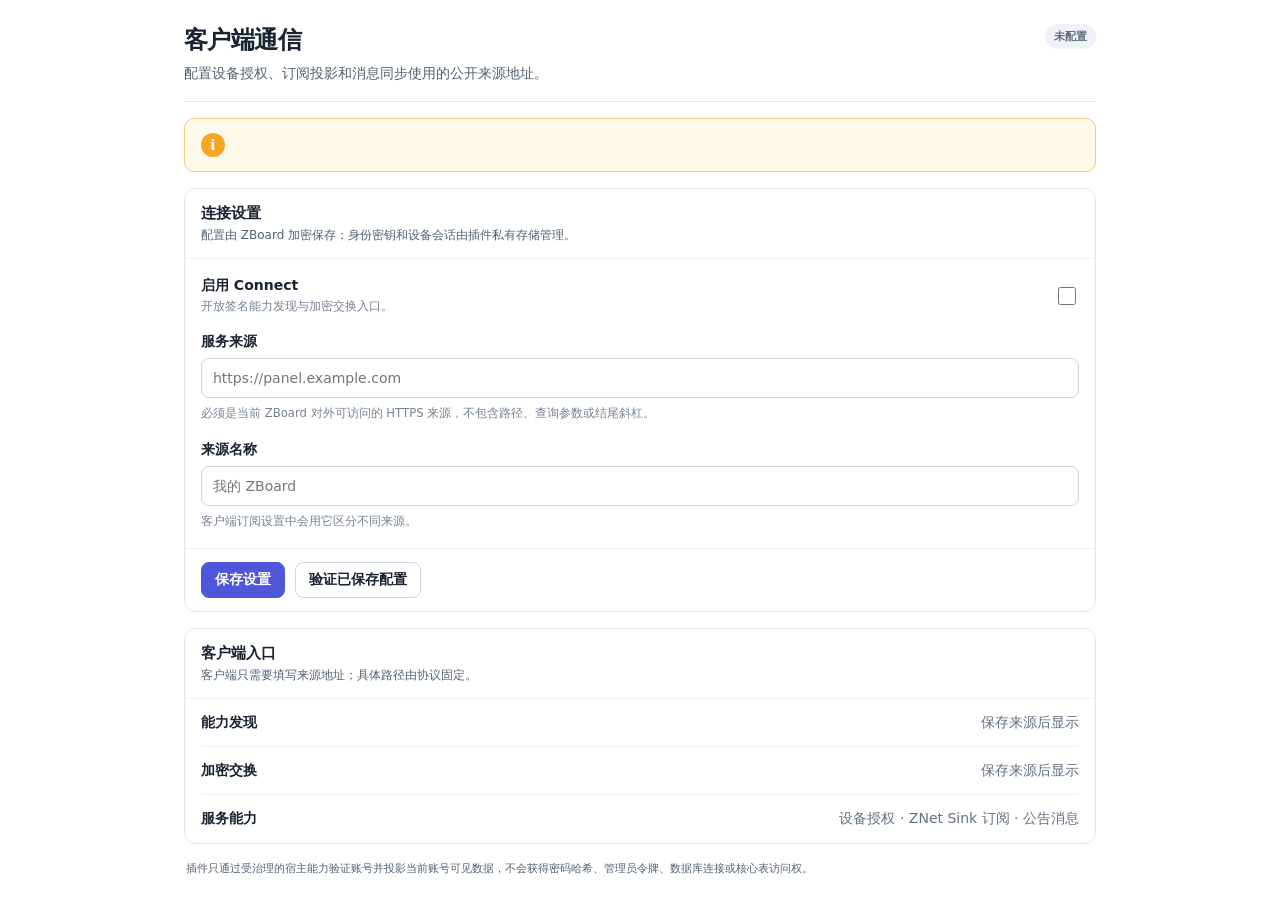
==== zboard/ui/admin/index.html @ b8d4c10c "feat: complete Connect provider and client adapters" ====
<!doctype html>
<html lang="zh-CN">
<head>
  <meta charset="utf-8">
  <meta name="viewport" content="width=device-width,initial-scale=1">
  <title>Connect 客户端通信</title>
  <link rel="stylesheet" href="../style.css">
</head>
<body>
  <main>
    <header class="page-heading compact">
      <div>
        <h1>客户端通信</h1>
        <p>配置设备授权、订阅投影和消息同步使用的公开来源地址。</p>
      </div>
      <span id="status" class="status-pill">未配置</span>
    </header>

    <section id="notice" class="notice" role="status" hidden>
      <div class="notice-mark" aria-hidden="true">i</div>
      <div><strong id="notice-title"></strong><p id="notice-detail"></p></div>
    </section>

    <form id="settings" class="panel form-panel">
      <header><h2>连接设置</h2><p>配置由 ZBoard 加密保存；身份密钥和设备会话由插件私有存储管理。</p></header>
      <div class="form-body">
        <label class="switch-row">
          <span><strong>启用 Connect</strong><small>开放签名能力发现与加密交换入口。</small></span>
          <input id="enabled" type="checkbox">
        </label>
        <label class="field">
          <span>服务来源</span>
          <input id="provider-id" type="url" inputmode="url" autocomplete="off" spellcheck="false" placeholder="https://panel.example.com" required>
          <small>必须是当前 ZBoard 对外可访问的 HTTPS 来源，不包含路径、查询参数或结尾斜杠。</small>
        </label>
        <label class="field">
          <span>来源名称</span>
          <input id="display-name" type="text" maxlength="80" autocomplete="off" placeholder="我的 ZBoard">
          <small>客户端订阅设置中会用它区分不同来源。</small>
        </label>
      </div>
      <footer class="form-actions">
        <button id="save" class="primary" type="submit">保存设置</button>
        <button id="test" type="button">验证已保存配置</button>
        <span id="progress" aria-live="polite"></span>
      </footer>
    </form>

    <section class="panel">
      <header><h2>客户端入口</h2><p>客户端只需要填写来源地址；具体路径由协议固定。</p></header>
      <dl class="status-list">
        <div><dt>能力发现</dt><dd id="capabilities-url">保存来源后显示</dd></div>
        <div><dt>加密交换</dt><dd id="exchange-url">保存来源后显示</dd></div>
        <div><dt>服务能力</dt><dd>设备授权 · ZNet Sink 订阅 · 公告消息</dd></div>
      </dl>
    </section>

    <p class="footnote">插件只通过受治理的宿主能力验证账号并投影当前账号可见数据，不会获得密码哈希、管理员令牌、数据库连接或核心表访问权。</p>
  </main>
  <script>
    (() => {
      const token = new URLSearchParams(location.hash.slice(1)).get('bridge_token');
      let next = 1;
      let revision = 0;
      const pending = new Map();
      const $ = id => document.getElementById(id);

      addEventListener('message', event => {
        const value = event.data;
        if (event.source !== parent || !value || value.source !== 'zboard-plugin-host' || value.bridge_token !== token) return;
        const item = pending.get(value.request_id);
        if (!item) return;
        pending.delete(value.request_id);
        value.ok ? item.resolve(value.result) : item.reject(new Error(value.error || '宿主拒绝请求'));
      });

      function call(type, payload = {}) {
        return new Promise((resolve, reject) => {
          const request_id = `connect-${next++}`;
          pending.set(request_id, {resolve, reject});
          parent.postMessage({source:'zboard-plugin-ui', bridge_token:token, request_id, type, ...payload}, '*');
        });
      }

      function setBusy(busy, text = '') {
        $('save').disabled = busy;
        $('test').disabled = busy;
        $('progress').textContent = text;
      }

      function showNotice(title, detail, error = false) {
        $('notice').hidden = false;
        $('notice').classList.toggle('error', error);
        $('notice-title').textContent = title;
        $('notice-detail').textContent = detail;
        resize();
      }

      function renderEndpoint() {
        const origin = $('provider-id').value.trim().replace(/\/$/, '');
        $('capabilities-url').textContent = origin ? `${origin}/.well-known/zerodenet-connect/v1/capabilities` : '保存来源后显示';
        $('exchange-url').textContent = origin ? `${origin}/.well-known/zerodenet-connect/v1/exchange` : '保存来源后显示';
      }

      function resize() {
        parent.postMessage({source:'zboard-plugin-ui', bridge_token:token, type:'ui.resize', height:document.documentElement.scrollHeight}, '*');
      }

      $('provider-id').addEventListener('input', renderEndpoint);
      $('settings').addEventListener('submit', async event => {
        event.preventDefault();
        setBusy(true, '正在保存…');
        const config = {
          enabled: $('enabled').checked,
          provider_id: $('provider-id').value.trim().replace(/\/$/, ''),
          display_name: $('display-name').value.trim() || 'ZBoard'
        };
        try {
          const result = await call('config.save', {revision, config});
          revision = result.revision;
          $('status').textContent = config.enabled ? '已启用' : '已停用';
          $('status').className = `status-pill ${config.enabled ? 'success' : ''}`;
          showNotice('设置已保存', config.enabled ? '客户端现在可以通过能力发现入口建立受保护连接。' : 'Connect 已停用，公开入口会返回通信未启用。');
        } catch (error) {
          showNotice('保存失败', '设置可能已被其他管理员更新，请重新打开页面后再试。', true);
        } finally {
          setBusy(false);
        }
      });

      $('test').addEventListener('click', async () => {
        setBusy(true, '正在验证…');
        try {
          await call('config.test');
          showNotice('配置有效', '插件运行时已接受当前保存的配置。');
        } catch (error) {
          showNotice('验证失败', '请检查 HTTPS 来源地址并先保存设置。', true);
        } finally {
          setBusy(false);
        }
      });

      Promise.all([call('context.load'), call('config.load')]).then(([, view]) => {
        revision = view.revision || 0;
        const config = view.config || {};
        $('enabled').checked = config.enabled === true;
        $('provider-id').value = typeof config.provider_id === 'string' ? config.provider_id : '';
        $('display-name').value = typeof config.display_name === 'string' ? config.display_name : 'ZBoard';
        $('status').textContent = !view.configured ? '未配置' : config.enabled ? '已启用' : '已停用';
        $('status').className = `status-pill ${config.enabled ? 'success' : ''}`;
        renderEndpoint();
        parent.postMessage({source:'zboard-plugin-ui', bridge_token:token, request_id:`ready-${next++}`, type:'plugin.ready'}, '*');
        resize();
      }).catch(() => showNotice('无法读取配置', '扩展会话可能已经失效，请重新加载页面。', true));
    })();
  </script>
</body>
</html>
---- zboard/ui/style.css ----
:root {
  color-scheme: light dark;
  font-family: Inter, ui-sans-serif, system-ui, -apple-system, BlinkMacSystemFont, "Segoe UI", sans-serif;
  background: transparent;
  color: #182230;
}

* { box-sizing: border-box; }

body {
  margin: 0;
  background: transparent;
  font-size: 14px;
}

main {
  width: min(960px, 100%);
  margin: 0 auto;
  padding: 24px;
  display: grid;
  gap: 16px;
}

h1, h2, p { margin: 0; }
h1 { margin-top: 3px; font-size: 24px; letter-spacing: -.025em; }
h2 { font-size: 15px; }

p {
  color: #526171;
  line-height: 1.65;
}

.page-heading {
  display: flex;
  align-items: flex-start;
  justify-content: space-between;
  gap: 20px;
  padding-bottom: 16px;
  border-bottom: 1px solid #e3e8ef;
}

.page-heading > div > p:last-child { margin-top: 6px; }
.page-heading.compact h1 { margin-top: 0; }
.eyebrow { color: #6366f1; font-size: 11px; font-weight: 750; letter-spacing: .1em; }
.status-pill { flex: 0 0 auto; padding: 5px 9px; border-radius: 999px; font-size: 11px; font-weight: 700; }
.status-pill { background: #eef1f5; color: #5e6b7a; }
.status-pill.warning { background: #fff4d6; color: #9a5b00; }
.status-pill.success { background: #e7f7ee; color: #16834a; }

.notice {
  display: grid;
  grid-template-columns: 28px minmax(0, 1fr);
  gap: 12px;
  padding: 14px 16px;
  border: 1px solid #efcd83;
  border-radius: 10px;
  background: #fff9e9;
}

.notice-mark { display: grid; place-items: center; width: 24px; height: 24px; border-radius: 50%; background: #f5a623; color: white; font-weight: 800; }
.notice strong { display: block; margin-bottom: 3px; }
.notice.error { background: #fff1f1; border-color: #efb2b2; }
.notice.error .notice-mark { background: #d14343; }

.panel {
  overflow: hidden;
  border: 1px solid #e1e6ed;
  border-radius: 12px;
  background: #fff;
}
.panel > header { padding: 15px 16px 12px; border-bottom: 1px solid #edf0f4; }
.panel > header p { margin-top: 3px; font-size: 12px; }

.status-list { margin: 0; padding: 0 16px; }
.status-list > div {
  display: flex;
  align-items: center;
  justify-content: space-between;
  gap: 24px;
  min-height: 48px;
  border-bottom: 1px solid #edf0f4;
}
.status-list > div:last-child { border-bottom: 0; }

dt { font-weight: 650; }
dd { margin: 0; color: #637182; text-align: right; overflow-wrap: anywhere; }
.state { display: inline-flex; align-items: center; gap: 6px; font-size: 12px; font-weight: 650; }
.state::before { content: ''; width: 7px; height: 7px; border-radius: 50%; background: currentColor; }
.state.ready { color: #16834a; }
.state.waiting { color: #9a6a16; }

.capability-grid { display: grid; grid-template-columns: repeat(3, minmax(0, 1fr)); }
.capability-grid article { min-width: 0; padding: 16px; }
.capability-grid article + article { border-left: 1px solid #edf0f4; }
.capability-grid strong { display: block; margin-bottom: 5px; }
.capability-grid p { font-size: 12px; }
.footnote { padding-inline: 2px; font-size: 11px; }

.form-body { display: grid; gap: 18px; padding: 18px 16px; }
.field { display: grid; gap: 7px; }
.field > span, .switch-row strong { font-weight: 650; }
.field small, .switch-row small { color: #758293; line-height: 1.5; }
.switch-row { display: flex; justify-content: space-between; align-items: center; gap: 24px; }
.switch-row > span { display: grid; gap: 3px; }
input[type="text"], input[type="url"] {
  width: 100%;
  min-height: 40px;
  padding: 8px 11px;
  border: 1px solid #cfd6df;
  border-radius: 8px;
  background: #fff;
  color: inherit;
  font: inherit;
  outline: none;
}
input[type="text"]:focus, input[type="url"]:focus { border-color: #6d72e8; box-shadow: 0 0 0 3px rgba(99,102,241,.12); }
input[type="checkbox"] { width: 18px; height: 18px; accent-color: #4f56d9; }
.form-actions { display: flex; align-items: center; gap: 10px; padding: 13px 16px; border-top: 1px solid #edf0f4; }
button {
  min-height: 36px;
  padding: 7px 13px;
  border: 1px solid #cfd6df;
  border-radius: 8px;
  background: #fff;
  color: inherit;
  font: inherit;
  font-weight: 650;
  cursor: pointer;
}
button.primary { border-color: #4f56d9; background: #4f56d9; color: #fff; }
button:disabled { cursor: wait; opacity: .6; }
#progress { color: #758293; font-size: 12px; }
.device-list { display: grid; }
.device-row { display: flex; align-items: center; justify-content: space-between; gap: 20px; padding: 15px 16px; }
.device-row + .device-row { border-top: 1px solid #edf0f4; }
.device-row p { margin-top: 4px; font-size: 12px; }
.device-row small { display: block; margin-top: 3px; color: #758293; overflow-wrap: anywhere; }
.empty { padding: 22px 16px; text-align: center; }

@media (max-width: 680px) {
  main { padding: 16px; }
  .page-heading { align-items: flex-start; }
  .capability-grid { grid-template-columns: 1fr; }
  .capability-grid article + article { border-left: 0; border-top: 1px solid #edf0f4; }
  .status-list > div { align-items: flex-start; flex-direction: column; gap: 4px; padding-block: 11px; }
  dd { text-align: left; }
  .form-actions { align-items: stretch; flex-direction: column; }
  .device-row { align-items: stretch; flex-direction: column; }
}

@media (prefers-color-scheme: dark) {
  :root { color: #edf2f7; }
  p, dd { color: #aeb9c6; }
  .page-heading, .panel, .panel > header, .status-list > div, .capability-grid article + article { border-color: #303b49; }
  .panel { background: #171d26; }
  .notice { background: #2d2719; border-color: #715a28; }
  .notice.error { background: #321f22; border-color: #744148; }
  .status-pill.warning { background: #332a18; color: #e9bd60; }
  .status-pill { background: #252d38; color: #b9c3cf; }
  .status-pill.success { background: #193527; color: #69d293; }
  input[type="text"], input[type="url"], button { background: #171d26; border-color: #3a4655; }
  button.primary { background: #6970e8; border-color: #6970e8; color: #fff; }
  .form-actions { border-color: #303b49; }
  .device-row + .device-row { border-color: #303b49; }
}
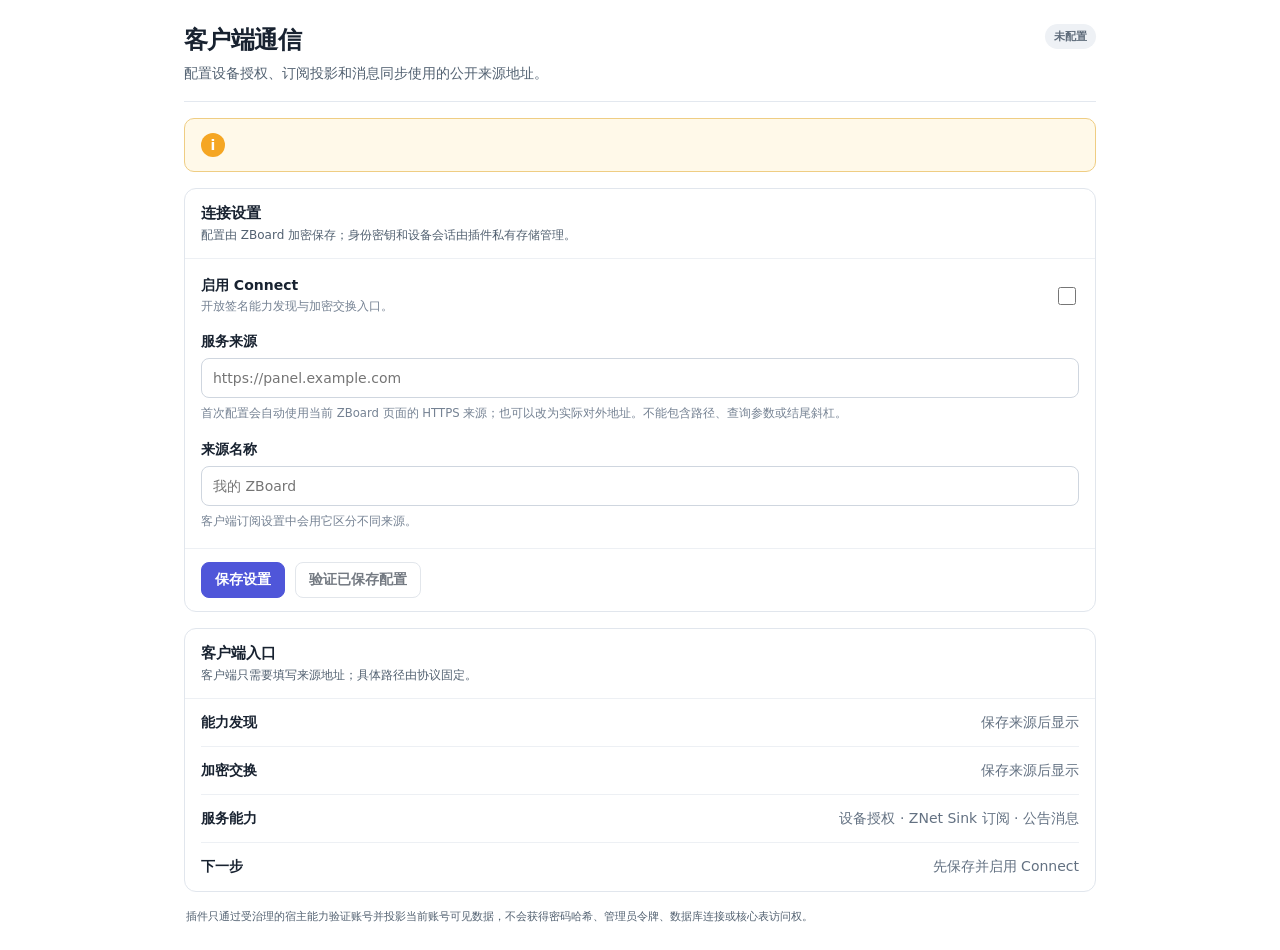
==== commit 10ee2f21: "fix(zboard): confirm persisted Connect settings" ====
--- a/zboard/ui/admin/index.html
+++ b/zboard/ui/admin/index.html
@@ -31,7 +31,7 @@
         <label class="field">
           <span>服务来源</span>
           <input id="provider-id" type="url" inputmode="url" autocomplete="off" spellcheck="false" placeholder="https://panel.example.com" required>
-          <small>必须是当前 ZBoard 对外可访问的 HTTPS 来源，不包含路径、查询参数或结尾斜杠。</small>
+          <small>首次配置会自动使用当前 ZBoard 页面的 HTTPS 来源；也可以改为实际对外地址。不能包含路径、查询参数或结尾斜杠。</small>
         </label>
         <label class="field">
           <span>来源名称</span>
@@ -41,7 +41,7 @@
       </div>
       <footer class="form-actions">
         <button id="save" class="primary" type="submit">保存设置</button>
-        <button id="test" type="button">验证已保存配置</button>
+        <button id="test" type="button" disabled>验证已保存配置</button>
         <span id="progress" aria-live="polite"></span>
       </footer>
     </form>
@@ -52,6 +52,7 @@
         <div><dt>能力发现</dt><dd id="capabilities-url">保存来源后显示</dd></div>
         <div><dt>加密交换</dt><dd id="exchange-url">保存来源后显示</dd></div>
         <div><dt>服务能力</dt><dd>设备授权 · ZNet Sink 订阅 · 公告消息</dd></div>
+        <div><dt>下一步</dt><dd id="next-step">先保存并启用 Connect</dd></div>
       </dl>
     </section>
 
@@ -62,6 +63,9 @@
       const token = new URLSearchParams(location.hash.slice(1)).get('bridge_token');
       let next = 1;
       let revision = 0;
+      let configured = false;
+      let busy = false;
+      let dirty = false;
       const pending = new Map();
       const $ = id => document.getElementById(id);
 
@@ -82,10 +86,16 @@
         });
       }
 
-      function setBusy(busy, text = '') {
+      function setBusy(nextBusy, text = '') {
+        updateActions(nextBusy);
+        window.requestAnimationFrame(resize);
+        $('progress').textContent = text;
+      }
+
+      function updateActions(nextBusy = busy) {
+        busy = nextBusy;
         $('save').disabled = busy;
-        $('test').disabled = busy;
-        $('progress').textContent = text;
+        $('test').disabled = busy || !configured || dirty;
       }
 
       function showNotice(title, detail, error = false) {
@@ -102,56 +112,133 @@
         $('exchange-url').textContent = origin ? `${origin}/.well-known/zerodenet-connect/v1/exchange` : '保存来源后显示';
       }
 
+      function normalizedOrigin(value) {
+        let url;
+        try {
+          url = new URL(value);
+        } catch {
+          throw new Error('服务来源必须是完整的 HTTPS 地址。');
+        }
+        if (url.protocol !== 'https:') throw new Error('服务来源必须使用 HTTPS。');
+        if (url.username || url.password || (url.pathname && url.pathname !== '/') || url.search || url.hash) {
+          throw new Error('服务来源只能填写站点来源，不能包含账号、路径、查询参数或锚点。');
+        }
+        return url.origin;
+      }
+
+      function currentSiteOrigin(context) {
+        const candidates = [context && context.site_url, location.href];
+        for (const candidate of candidates) {
+          if (typeof candidate !== 'string' || !candidate) continue;
+          try {
+            const origin = new URL(candidate).origin;
+            if (origin.startsWith('https://')) return origin;
+          } catch {}
+        }
+        return '';
+      }
+
+      function configFromForm() {
+        return {
+          enabled: $('enabled').checked,
+          provider_id: normalizedOrigin($('provider-id').value.trim()),
+          display_name: $('display-name').value.trim() || 'ZBoard'
+        };
+      }
+
+      function sameConfig(left, right) {
+        return left.enabled === right.enabled &&
+          left.provider_id === right.provider_id &&
+          left.display_name === right.display_name;
+      }
+
+      function applyView(view, context = {}) {
+        revision = view.revision || 0;
+        configured = view.configured === true;
+        const config = view.config || {};
+        $('enabled').checked = configured && config.enabled === true;
+        $('provider-id').value = configured && typeof config.provider_id === 'string'
+          ? config.provider_id
+          : currentSiteOrigin(context);
+        $('display-name').value = configured && typeof config.display_name === 'string'
+          ? config.display_name
+          : 'ZBoard';
+        dirty = false;
+        $('status').textContent = !configured ? '未配置' : config.enabled ? '已启用' : '已停用';
+        $('status').className = `status-pill ${configured && config.enabled ? 'success' : ''}`;
+        $('next-step').textContent = configured && config.enabled
+          ? `在 ZNet Sink 的 Connect 管理页添加来源：${config.provider_id}`
+          : configured
+            ? '当前配置已保存；启用 Connect 后客户端才可连接'
+            : '确认来源地址，启用 Connect 并保存';
+        renderEndpoint();
+        updateActions(false);
+      }
+
+      function markDirty() {
+        if (busy) return;
+        dirty = true;
+        $('status').textContent = '有未保存更改';
+        $('status').className = 'status-pill warning';
+        $('next-step').textContent = '保存当前更改后再到客户端添加来源';
+        updateActions(false);
+      }
+
       function resize() {
         parent.postMessage({source:'zboard-plugin-ui', bridge_token:token, type:'ui.resize', height:document.documentElement.scrollHeight}, '*');
       }
 
-      $('provider-id').addEventListener('input', renderEndpoint);
+      $('provider-id').addEventListener('input', () => { renderEndpoint(); markDirty(); });
+      $('display-name').addEventListener('input', markDirty);
+      $('enabled').addEventListener('change', markDirty);
       $('settings').addEventListener('submit', async event => {
         event.preventDefault();
         setBusy(true, '正在保存…');
-        const config = {
-          enabled: $('enabled').checked,
-          provider_id: $('provider-id').value.trim().replace(/\/$/, ''),
-          display_name: $('display-name').value.trim() || 'ZBoard'
-        };
         try {
-          const result = await call('config.save', {revision, config});
-          revision = result.revision;
-          $('status').textContent = config.enabled ? '已启用' : '已停用';
-          $('status').className = `status-pill ${config.enabled ? 'success' : ''}`;
-          showNotice('设置已保存', config.enabled ? '客户端现在可以通过能力发现入口建立受保护连接。' : 'Connect 已停用，公开入口会返回通信未启用。');
+          const config = configFromForm();
+          const saved = await call('config.save', {revision, config});
+          const view = await call('config.load');
+          const persisted = view.config || {};
+          if (!view.configured || view.revision !== saved.revision || !sameConfig(config, persisted)) {
+            throw new Error('宿主没有返回刚刚保存的配置；为避免显示错误状态，本页未将操作标记为成功。');
+          }
+          applyView(view);
+          showNotice(
+            config.enabled ? '设置已保存并启用' : '设置已保存但仍停用',
+            config.enabled
+              ? `下一步：在 ZNet Sink 的 Connect 管理页添加来源 ${config.provider_id}，然后授权设备。`
+              : '如需客户端连接，请勾选“启用 Connect”后再次保存。'
+          );
         } catch (error) {
-          showNotice('保存失败', '设置可能已被其他管理员更新，请重新打开页面后再试。', true);
+          showNotice('保存失败', error instanceof Error ? error.message : '宿主未能保存设置，请重新加载后再试。', true);
         } finally {
-          setBusy(false);
+          updateActions(false);
+          $('progress').textContent = '';
         }
       });
 
       $('test').addEventListener('click', async () => {
         setBusy(true, '正在验证…');
         try {
+          const view = await call('config.load');
+          if (!view.configured) throw new Error('尚未保存配置。');
+          if (view.config?.enabled !== true) throw new Error('配置已经保存，但 Connect 仍处于停用状态。');
           await call('config.test');
-          showNotice('配置有效', '插件运行时已接受当前保存的配置。');
+          applyView(view);
+          showNotice('已保存的配置有效', `下一步：在 ZNet Sink 的 Connect 管理页添加来源 ${view.config.provider_id}，然后授权设备。`);
         } catch (error) {
-          showNotice('验证失败', '请检查 HTTPS 来源地址并先保存设置。', true);
+          showNotice('验证失败', error instanceof Error ? error.message : '请检查 HTTPS 来源地址并先保存设置。', true);
         } finally {
-          setBusy(false);
+          updateActions(false);
+          $('progress').textContent = '';
         }
       });
 
-      Promise.all([call('context.load'), call('config.load')]).then(([, view]) => {
-        revision = view.revision || 0;
-        const config = view.config || {};
-        $('enabled').checked = config.enabled === true;
-        $('provider-id').value = typeof config.provider_id === 'string' ? config.provider_id : '';
-        $('display-name').value = typeof config.display_name === 'string' ? config.display_name : 'ZBoard';
-        $('status').textContent = !view.configured ? '未配置' : config.enabled ? '已启用' : '已停用';
-        $('status').className = `status-pill ${config.enabled ? 'success' : ''}`;
-        renderEndpoint();
+      Promise.all([call('context.load'), call('config.load')]).then(([context, view]) => {
+        applyView(view, context);
         parent.postMessage({source:'zboard-plugin-ui', bridge_token:token, request_id:`ready-${next++}`, type:'plugin.ready'}, '*');
         resize();
-      }).catch(() => showNotice('无法读取配置', '扩展会话可能已经失效，请重新加载页面。', true));
+      }).catch(error => showNotice('无法读取配置', error instanceof Error ? error.message : '扩展会话可能已经失效，请重新加载页面。', true));
     })();
   </script>
 </body>
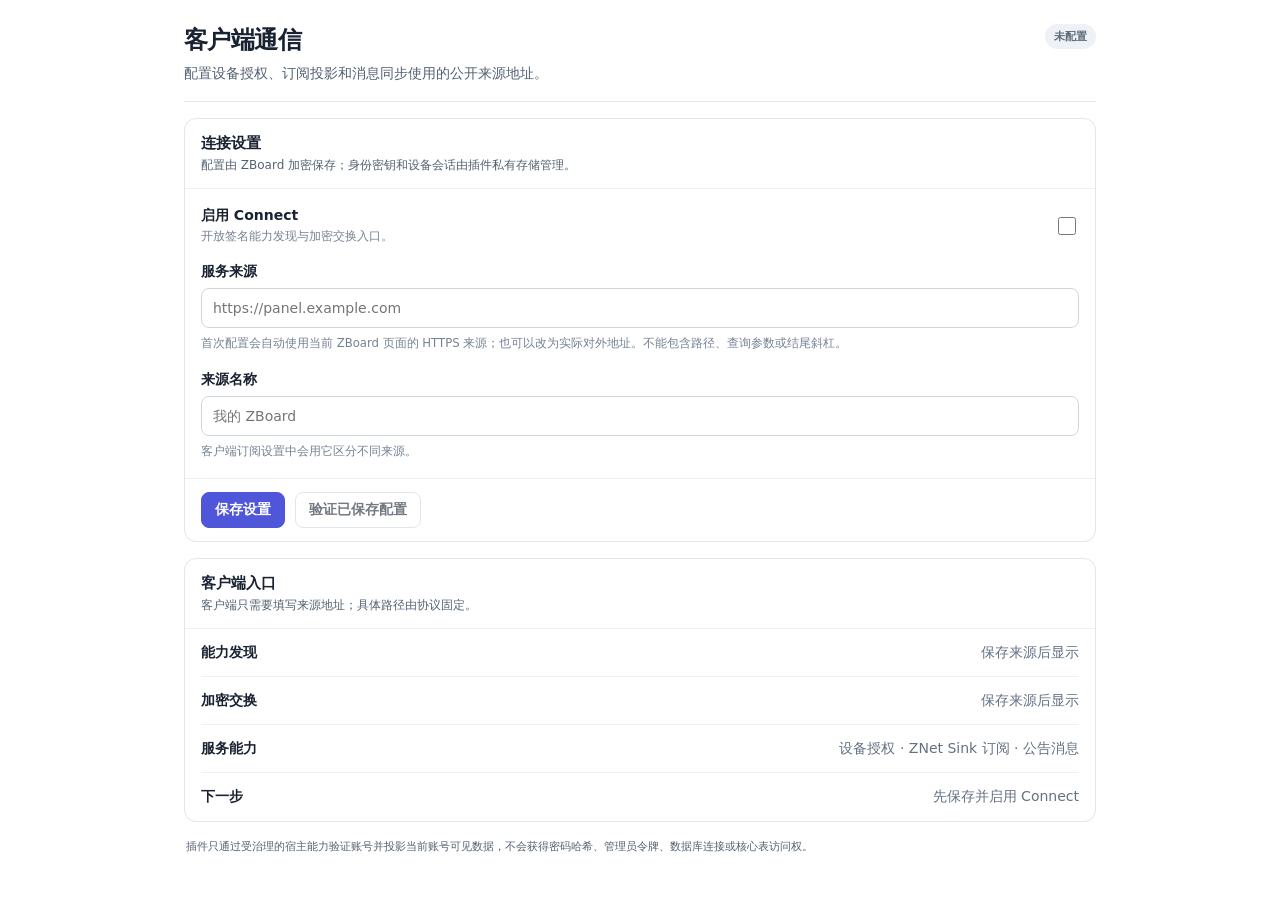
==== commit a9317ef7: "fix(zboard): save from sandboxed configuration page" ====
--- a/zboard/ui/admin/index.html
+++ b/zboard/ui/admin/index.html
@@ -40,7 +40,7 @@
         </label>
       </div>
       <footer class="form-actions">
-        <button id="save" class="primary" type="submit">保存设置</button>
+        <button id="save" class="primary" type="button">保存设置</button>
         <button id="test" type="button" disabled>验证已保存配置</button>
         <span id="progress" aria-live="polite"></span>
       </footer>
@@ -191,8 +191,7 @@
       $('provider-id').addEventListener('input', () => { renderEndpoint(); markDirty(); });
       $('display-name').addEventListener('input', markDirty);
       $('enabled').addEventListener('change', markDirty);
-      $('settings').addEventListener('submit', async event => {
-        event.preventDefault();
+      async function saveSettings() {
         setBusy(true, '正在保存…');
         try {
           const config = configFromForm();
@@ -215,7 +214,13 @@
           updateActions(false);
           $('progress').textContent = '';
         }
-      });
+      }
+
+      // ZBoard intentionally sandboxes plugin frames without allow-forms. Saving
+      // must stay inside the governed postMessage bridge instead of relying on a
+      // native form submission, even when that submission would be prevented.
+      $('save').addEventListener('click', saveSettings);
+      $('settings').addEventListener('submit', event => event.preventDefault());
 
       $('test').addEventListener('click', async () => {
         setBusy(true, '正在验证…');
--- a/zboard/ui/style.css
+++ b/zboard/ui/style.css
@@ -6,6 +6,7 @@
 }
 
 * { box-sizing: border-box; }
+[hidden] { display: none !important; }
 
 body {
   margin: 0;
